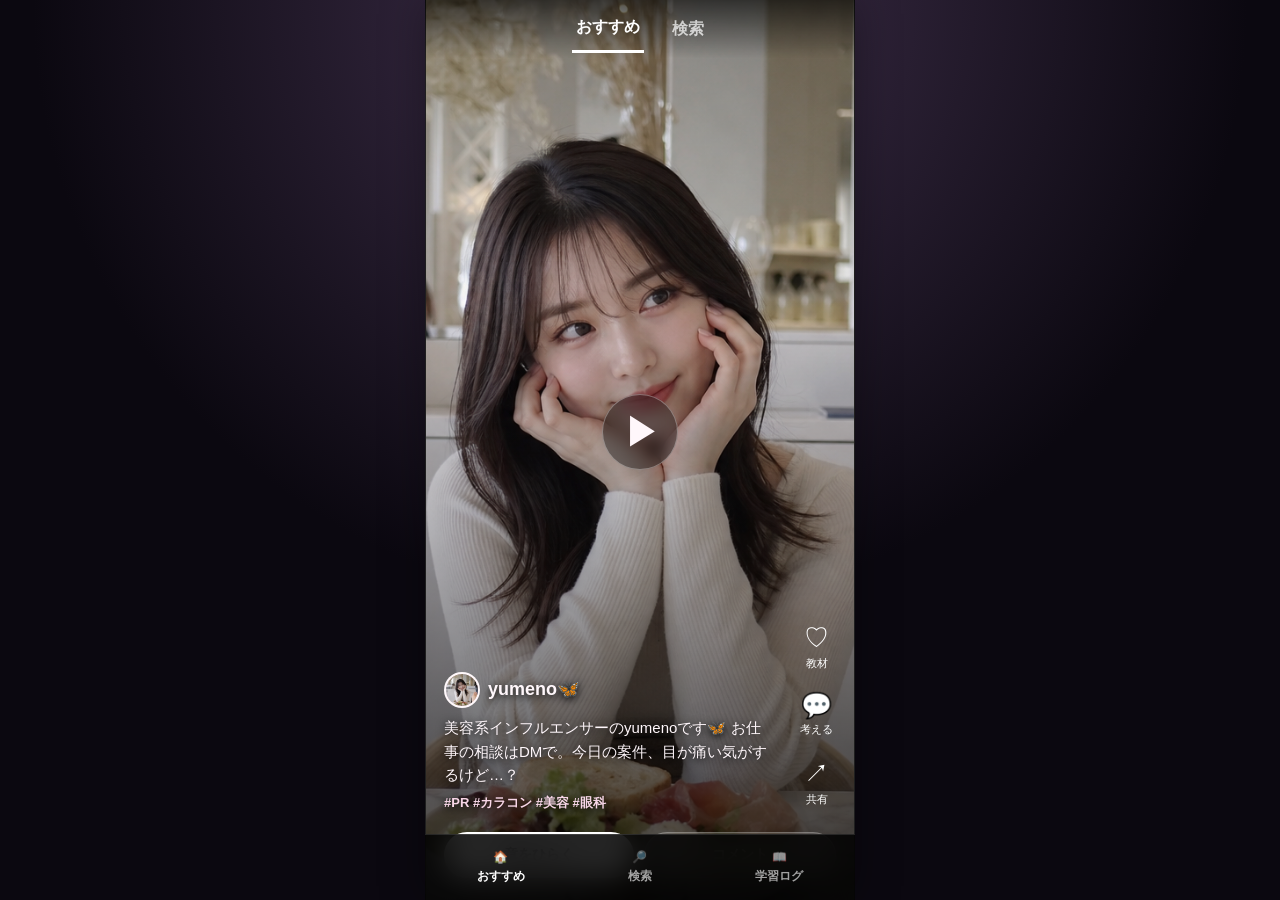
==== index.html @ 8146629d "Add files via upload" ====
<!doctype html>
<html lang="ja">
<head>
<meta charset="utf-8"><meta name="viewport" content="width=device-width,initial-scale=1,viewport-fit=cover">
<title>人生で詰まない Health Feed Prototype</title>
<style>
:root{--bg:#0d0b12;--text:#fff7fb;--pink:#ff83b7;--rose:#ffd5e7;--line:rgba(255,255,255,.14)}
*{box-sizing:border-box} body{margin:0;background:#0d0b12;color:var(--text);font-family:-apple-system,BlinkMacSystemFont,"Hiragino Sans","Yu Gothic",Meiryo,sans-serif}.app{max-width:430px;margin:0 auto;min-height:100svh;background:#000;position:relative;overflow:hidden;box-shadow:0 0 40px rgba(0,0,0,.35)}
.topbar{position:fixed;top:0;left:50%;transform:translateX(-50%);z-index:20;width:min(430px,100%);height:58px;display:flex;align-items:center;justify-content:center;gap:24px;background:linear-gradient(to bottom,rgba(0,0,0,.62),rgba(0,0,0,0));font-weight:700;text-shadow:0 1px 8px #000}.topbar button{appearance:none;border:0;background:none;color:rgba(255,255,255,.72);font:inherit;padding:12px 4px;cursor:pointer}.topbar button.active{color:#fff;border-bottom:3px solid #fff}
.feed,.search{height:100svh;overflow-y:auto;scroll-snap-type:y mandatory;scrollbar-width:none;background:#000}.feed::-webkit-scrollbar,.search::-webkit-scrollbar{display:none}.card{height:100svh;position:relative;scroll-snap-align:start;overflow:hidden;background:#141017}.visual{position:absolute;inset:0;display:flex;align-items:center;justify-content:center;background:radial-gradient(circle at 30% 20%,rgba(255,131,183,.36),transparent 38%),linear-gradient(145deg,#201527,#08070b 66%)}.visual::after{content:"";position:absolute;inset:0;background:linear-gradient(to bottom,rgba(0,0,0,.15),transparent 35%,rgba(0,0,0,.72))}.thumb-img{width:100%;height:100%;object-fit:cover;filter:saturate(1.08) contrast(.98);animation:kenburns 2s ease-in-out infinite alternate}@keyframes kenburns{from{transform:scale(1.02)}to{transform:scale(1.08) translateY(-1%)}}
.fake-scene{position:absolute;inset:0;display:grid;place-items:center;padding:34px;text-align:center}.scene-inner{width:78%;aspect-ratio:9/14;border-radius:30px;border:1px solid rgba(255,255,255,.18);background:linear-gradient(160deg,rgba(255,255,255,.17),rgba(255,255,255,.04));display:flex;flex-direction:column;justify-content:center;align-items:center;gap:16px;box-shadow:0 28px 80px rgba(0,0,0,.45);backdrop-filter:blur(3px)}.emoji{font-size:64px;filter:drop-shadow(0 6px 18px rgba(0,0,0,.35))}.play{position:absolute;left:50%;top:48%;transform:translate(-50%,-50%);z-index:3;width:76px;height:76px;border-radius:50%;display:grid;place-items:center;background:rgba(0,0,0,.36);border:1px solid rgba(255,255,255,.32);font-size:38px;text-indent:5px;backdrop-filter:blur(8px)}
.caption{position:absolute;z-index:4;left:18px;right:86px;bottom:88px;text-shadow:0 2px 10px #000}.account{font-weight:800;font-size:18px;margin-bottom:8px}.avatar{width:36px;height:36px;border-radius:50%;object-fit:cover;border:2px solid rgba(255,255,255,.85);background:#ffd5e7;vertical-align:middle;margin-right:8px}.desc{font-size:15px;line-height:1.55;margin:0 0 8px}.tags{font-size:13px;color:#f7d6e7;font-weight:700}.side{position:absolute;z-index:5;right:15px;bottom:92px;display:flex;flex-direction:column;gap:18px;align-items:center;text-shadow:0 2px 10px #000}.side button{appearance:none;border:0;background:none;color:#fff;font-size:25px;display:flex;flex-direction:column;align-items:center;gap:2px;cursor:pointer}.side small{font-size:11px;color:#fff}.cta{position:absolute;z-index:6;left:18px;right:18px;bottom:22px;display:flex;gap:10px}.cta button{flex:1;border:0;border-radius:999px;padding:13px 14px;font-weight:800;font-size:14px;cursor:pointer}.primary{background:#fff;color:#141018}.secondary{background:rgba(255,255,255,.16);color:#fff;border:1px solid rgba(255,255,255,.2)!important;backdrop-filter:blur(8px)}
.search{display:none;padding:72px 14px 92px;background:linear-gradient(180deg,#0c0a10,#17101c)}.search.active{display:block}.feed.hidden{display:none}.searchbox{position:sticky;top:62px;z-index:10;background:rgba(23,16,28,.82);backdrop-filter:blur(12px);padding:8px 0 12px}.searchbox input{width:100%;border:1px solid rgba(255,255,255,.16);border-radius:14px;background:rgba(255,255,255,.1);color:#fff;padding:13px 15px;font-size:16px;outline:none}.chips{display:flex;gap:8px;overflow-x:auto;padding:10px 0 4px;scrollbar-width:none}.chip{white-space:nowrap;border:1px solid rgba(255,255,255,.14);background:rgba(255,255,255,.1);color:#fff;border-radius:999px;padding:8px 12px;font-size:13px;font-weight:700}.grid{display:grid;grid-template-columns:repeat(2,1fr);gap:10px;margin-top:12px}.tile{position:relative;min-height:245px;border-radius:18px;overflow:hidden;background:#21172a;border:1px solid rgba(255,255,255,.1);cursor:pointer;padding:0}.tile .visual{position:absolute;inset:0}.tile .fake-scene{padding:18px}.tile .scene-inner{width:90%;border-radius:22px}.tile .emoji{font-size:42px}.tile .thumb-img{animation:none}.tile::after{content:"";position:absolute;inset:0;background:linear-gradient(to bottom,rgba(0,0,0,.05),rgba(0,0,0,.7))}.tile-info{position:absolute;z-index:3;left:10px;right:10px;bottom:10px;text-shadow:0 2px 8px #000;color:#fff;text-align:left}.tile-title{font-weight:900;font-size:14px;line-height:1.35}.tile-meta{font-size:12px;color:#f3d7e7;margin-top:4px}.tile-play{position:absolute;z-index:4;top:10px;left:10px;background:rgba(0,0,0,.42);border-radius:999px;padding:5px 9px;font-weight:900;color:#fff}.bottomnav{position:fixed;left:50%;bottom:0;transform:translateX(-50%);z-index:30;width:min(430px,100%);height:66px;background:rgba(0,0,0,.86);backdrop-filter:blur(14px);display:flex;justify-content:space-around;align-items:center;border-top:1px solid rgba(255,255,255,.12)}.bottomnav button{appearance:none;border:0;background:none;color:rgba(255,255,255,.62);font-weight:800;font-size:12px;display:flex;flex-direction:column;gap:4px;align-items:center;cursor:pointer}.bottomnav button.active{color:#fff}.modal{position:fixed;z-index:40;inset:0;background:rgba(0,0,0,.55);display:none;align-items:end;justify-content:center}.modal.show{display:flex}.sheet{width:min(430px,100%);max-height:78svh;background:#fff7fb;color:#241724;border-radius:24px 24px 0 0;padding:20px;overflow:auto;box-shadow:0 -20px 60px rgba(0,0,0,.4)}.sheet h2{margin:0 0 8px;font-size:20px}.sheet p{line-height:1.7;margin:9px 0;color:#4b3a4c}.sheet button{width:100%;border:0;border-radius:999px;background:#251627;color:white;padding:13px;font-weight:900;margin-top:10px}.notice{margin:14px 0;padding:12px;border-radius:16px;background:#fff0f7;border:1px solid #ffd1e5;font-size:13px;line-height:1.65;color:#5b4055}@media (min-width:431px){body{background:radial-gradient(circle at top,#40304c,#0b0810 55%)}.app{border-left:1px solid rgba(255,255,255,.12);border-right:1px solid rgba(255,255,255,.12)}}
</style></head><body><div class="app"><div class="topbar"><button class="tabTop active" data-tab="feed">おすすめ</button><button class="tabTop" data-tab="search">検索</button></div><main class="feed" id="feed"></main><section class="search" id="search"><div class="searchbox"><input id="searchInput" placeholder="検索：美容、眠気、筋トレ、薬…" aria-label="検索"><div class="chips"><button class="chip" data-q="美容">美容</button><button class="chip" data-q="眠気">眠気</button><button class="chip" data-q="筋トレ">筋トレ</button><button class="chip" data-q="薬">薬</button><button class="chip" data-q="食事">食事</button></div></div><div class="notice">検索結果もぜんぶ教材。SNSっぽく見せながら、タップすると「どうしてそうした？」を考えるケースに入るプロトタイプやで。</div><div class="grid" id="grid"></div></section><nav class="bottomnav"><button class="nav active" data-tab="feed"><span>🏠</span>おすすめ</button><button class="nav" data-tab="search"><span>🔎</span>検索</button><button class="nav" data-tab="saved"><span>📖</span>学習ログ</button></nav></div><div class="modal" id="modal"><div class="sheet"><h2 id="modalTitle"></h2><p id="modalBody"></p><div class="notice" id="modalNote"></div><button id="closeModal">閉じる</button></div></div>
<script>
const IMG = "yumeno.png";
const lessons = [
  {id:'yumeno', name:'yumeno🦋', theme:'激安カラコンで詰まない', tags:'#PR #カラコン #美容 #眼科', desc:'美容系インフルエンサーのyumenoです🦋 お仕事の相談はDMで。今日の案件、目が痛い気がするけど…？', img:IMG, emoji:'🦋', search:'美容 カラコン 眼科 PR', detail:'夢乃は26歳、アパレル販売員。PR案件で届いたカラコンを装用したあと、目の違和感が出る。コメント欄には「眼科いこ」「あと1日案件頑張ろ」「抗菌目薬つかお」などが並ぶ。ユーザーは、夢乃がなぜ受診を後回しにしたのかを考える。', note:'医学ポイント：コンタクトによる角膜上皮障害、感染性角膜炎、角膜潰瘍。痛み・充血・羞明があれば装用中止と眼科受診。'},
  {id:'caffeine', name:'ren_study', theme:'カフェイン錠剤を飲みすぎたら', tags:'#勉強垢 #夜勤 #眠気 #カフェイン', desc:'眠気飛ばしたいだけだった。1錠なら平気、じゃあ2錠ならもっと効く？', emoji:'💊', search:'薬 眠気 勉強 カフェイン', detail:'資格試験前の蓮。エナドリより安くて効くと思い、カフェイン錠剤を追加していく。動悸、手の震え、不眠、吐き気が出ても「試験前だから」と止められない。', note:'医学ポイント：カフェイン過量による中枢神経刺激、頻脈、振戦、悪心、不眠。不安やパニック様症状と見分けにくいことも。'},
  {id:'protein', name:'gym_haru', theme:'プロテインだけ飲んでいたら', tags:'#筋トレ #減量 #プロテイン #食事', desc:'食事考えるのめんどいし、プロテインなら太らないっしょ。', emoji:'💪', search:'筋トレ 食事 プロテイン 減量', detail:'会社員Haru。減量のために食事を極端に削り、プロテイン中心生活へ。体重は落ちたが、倦怠感、便秘、肌荒れ、集中力低下が続く。', note:'医学ポイント：特定食品への偏り、エネルギー不足、食物繊維・ビタミン・ミネラル不足。プロテイン自体ではなく、極端な食生活が問題。'},
  {id:'botox', name:'mii_beauty', theme:'ボトックスを受けたら', tags:'#美容医療 #小顔 #自由診療', desc:'初回9800円ならアリでは？ 口コミも悪くないし。', emoji:'💉', search:'美容 ボトックス 自由診療', detail:'美容医療レポを投稿するmii。SNS広告から格安クリニックへ。説明は短く、リスクよりビフォーアフターに意識が向く。術後、表情の違和感や左右差に悩む。', note:'医学ポイント：自由診療の意思決定、適応、説明同意、術者選び、合併症。美容医療は「安い・早い」だけで選ばない。'},
  {id:'antibiotic', name:'hina_days', theme:'抗菌薬を途中でやめたら', tags:'#耳鼻科 #副鼻腔炎 #抗菌薬 #薬', desc:'もう鼻も痛くないし、薬大きいし、飲まなくてよくない？', emoji:'🤧', search:'薬 副鼻腔炎 抗菌薬 風邪', detail:'陽菜は風邪のあと頬の痛みと膿性鼻汁で耳鼻科へ。急性副鼻腔炎として抗菌薬を処方される。2日で楽になり自己判断で中止したが、その後ぶり返す。', note:'医学ポイント：抗菌薬は疾患・薬剤ごとに使い方が異なる。自己判断で中止・延長せず、処方意図と再受診の目安を確認する。'},
  {id:'coffee', name:'yu_da_truck', theme:'缶コーヒーを毎日飲んだら', tags:'#ドライバー #夜勤 #缶コーヒー', desc:'運転中の眠気対策。甘い缶コーヒーが相棒。', emoji:'☕', search:'眠気 缶コーヒー 糖尿病 ドライバー', detail:'雄大34歳、配送ドライバー。眠気対策に甘い缶コーヒーを毎日何本も飲む。疲れやすさ、喉の渇き、体重変化に気づくが放置。', note:'医学ポイント：糖分を含む飲料の習慣化、体重増加、糖代謝異常。眠気の背景に睡眠不足や睡眠時無呼吸が隠れることも。'}
];
const feed=document.getElementById('feed'), grid=document.getElementById('grid');
function visual(item){ if(item.img) return `<img class="thumb-img" src="${item.img}" alt="${item.name}のサムネイル">`; return `<div class="fake-scene"><div class="scene-inner"><div class="emoji">${item.emoji}</div><strong>${item.theme}</strong><span style="color:#f4d9e8;font-size:12px">2秒ループ動画予定</span></div></div>`; }
function renderFeed(list=lessons){ feed.innerHTML=list.map(item=>`<article class="card" data-id="${item.id}"><div class="visual">${visual(item)}</div><div class="play">▶</div><div class="side"><button type="button">♡<small>教材</small></button><button type="button">💬<small>考える</small></button><button type="button">↗<small>共有</small></button></div><section class="caption"><div class="account">${item.img?`<img class="avatar" src="${item.img}">`:''}${item.name}</div><p class="desc">${item.desc}</p><div class="tags">${item.tags}</div></section><div class="cta"><button class="primary open" data-id="${item.id}">章をひらく</button><button class="secondary">コメント</button></div></article>`).join(''); document.querySelectorAll('.open').forEach(b=>b.addEventListener('click',()=>openLesson(b.dataset.id))); }
function renderGrid(q=''){ const kw=q.trim(); const list=kw?lessons.filter(x=>(x.search+x.theme+x.tags+x.name).includes(kw)):lessons; grid.innerHTML=list.map(item=>`<button class="tile" type="button" data-id="${item.id}"><div class="visual">${visual(item)}</div><div class="tile-play">▶ 2秒</div><div class="tile-info"><div class="tile-title">${item.theme}</div><div class="tile-meta">${item.name}　${item.tags}</div></div></button>`).join(''); document.querySelectorAll('.tile').forEach(t=>t.addEventListener('click',()=>openLesson(t.dataset.id))); }
function openLesson(id){
  if(id === 'yumeno'){
    window.location.href = 'yumeno_story1.html';
    return;
  }
  const item=lessons.find(x=>x.id===id);
  document.getElementById('modalTitle').textContent=item.theme;
  document.getElementById('modalBody').textContent=item.detail;
  document.getElementById('modalNote').textContent=item.note;
  document.getElementById('modal').classList.add('show');
}
document.getElementById('closeModal').addEventListener('click',()=>document.getElementById('modal').classList.remove('show'));document.getElementById('modal').addEventListener('click',e=>{if(e.target.id==='modal')e.currentTarget.classList.remove('show')});
function switchTab(tab){document.getElementById('feed').classList.toggle('hidden',tab!=='feed');document.getElementById('search').classList.toggle('active',tab==='search');document.querySelectorAll('.nav,.tabTop').forEach(b=>b.classList.toggle('active',b.dataset.tab===tab));}
document.querySelectorAll('.nav,.tabTop').forEach(b=>b.addEventListener('click',()=>{ if(b.dataset.tab==='saved') return openLesson('yumeno'); switchTab(b.dataset.tab); }));document.getElementById('searchInput').addEventListener('input',e=>renderGrid(e.target.value));document.querySelectorAll('.chip').forEach(c=>c.addEventListener('click',()=>{document.getElementById('searchInput').value=c.dataset.q;renderGrid(c.dataset.q);}));
renderFeed(); renderGrid();
</script></body></html>
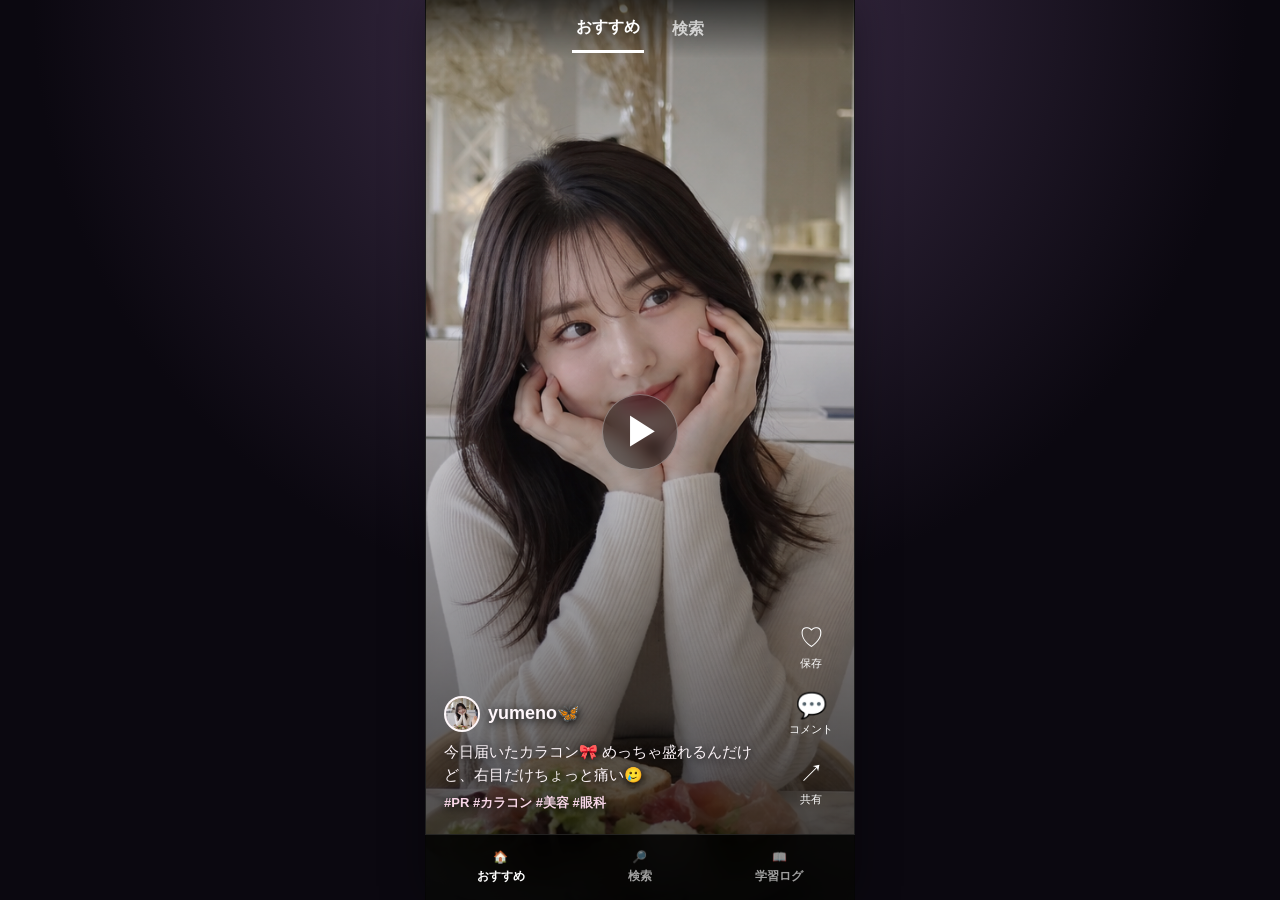
==== commit ae0316d0: "Add files via upload" ====
--- a/index.html
+++ b/index.html
@@ -8,14 +8,14 @@
 *{box-sizing:border-box} body{margin:0;background:#0d0b12;color:var(--text);font-family:-apple-system,BlinkMacSystemFont,"Hiragino Sans","Yu Gothic",Meiryo,sans-serif}.app{max-width:430px;margin:0 auto;min-height:100svh;background:#000;position:relative;overflow:hidden;box-shadow:0 0 40px rgba(0,0,0,.35)}
 .topbar{position:fixed;top:0;left:50%;transform:translateX(-50%);z-index:20;width:min(430px,100%);height:58px;display:flex;align-items:center;justify-content:center;gap:24px;background:linear-gradient(to bottom,rgba(0,0,0,.62),rgba(0,0,0,0));font-weight:700;text-shadow:0 1px 8px #000}.topbar button{appearance:none;border:0;background:none;color:rgba(255,255,255,.72);font:inherit;padding:12px 4px;cursor:pointer}.topbar button.active{color:#fff;border-bottom:3px solid #fff}
 .feed,.search{height:100svh;overflow-y:auto;scroll-snap-type:y mandatory;scrollbar-width:none;background:#000}.feed::-webkit-scrollbar,.search::-webkit-scrollbar{display:none}.card{height:100svh;position:relative;scroll-snap-align:start;overflow:hidden;background:#141017}.visual{position:absolute;inset:0;display:flex;align-items:center;justify-content:center;background:radial-gradient(circle at 30% 20%,rgba(255,131,183,.36),transparent 38%),linear-gradient(145deg,#201527,#08070b 66%)}.visual::after{content:"";position:absolute;inset:0;background:linear-gradient(to bottom,rgba(0,0,0,.15),transparent 35%,rgba(0,0,0,.72))}.thumb-img{width:100%;height:100%;object-fit:cover;filter:saturate(1.08) contrast(.98);animation:kenburns 2s ease-in-out infinite alternate}@keyframes kenburns{from{transform:scale(1.02)}to{transform:scale(1.08) translateY(-1%)}}
-.fake-scene{position:absolute;inset:0;display:grid;place-items:center;padding:34px;text-align:center}.scene-inner{width:78%;aspect-ratio:9/14;border-radius:30px;border:1px solid rgba(255,255,255,.18);background:linear-gradient(160deg,rgba(255,255,255,.17),rgba(255,255,255,.04));display:flex;flex-direction:column;justify-content:center;align-items:center;gap:16px;box-shadow:0 28px 80px rgba(0,0,0,.45);backdrop-filter:blur(3px)}.emoji{font-size:64px;filter:drop-shadow(0 6px 18px rgba(0,0,0,.35))}.play{position:absolute;left:50%;top:48%;transform:translate(-50%,-50%);z-index:3;width:76px;height:76px;border-radius:50%;display:grid;place-items:center;background:rgba(0,0,0,.36);border:1px solid rgba(255,255,255,.32);font-size:38px;text-indent:5px;backdrop-filter:blur(8px)}
+.fake-scene{position:absolute;inset:0;display:grid;place-items:center;padding:34px;text-align:center}.scene-inner{width:78%;aspect-ratio:9/14;border-radius:30px;border:1px solid rgba(255,255,255,.18);background:linear-gradient(160deg,rgba(255,255,255,.17),rgba(255,255,255,.04));display:flex;flex-direction:column;justify-content:center;align-items:center;gap:16px;box-shadow:0 28px 80px rgba(0,0,0,.45);backdrop-filter:blur(3px)}.emoji{font-size:64px;filter:drop-shadow(0 6px 18px rgba(0,0,0,.35))}.play{appearance:none;color:#fff;cursor:pointer;position:absolute;left:50%;top:48%;transform:translate(-50%,-50%);z-index:3;width:76px;height:76px;border-radius:50%;display:grid;place-items:center;background:rgba(0,0,0,.36);border:1px solid rgba(255,255,255,.32);font-size:38px;text-indent:5px;backdrop-filter:blur(8px)}
 .caption{position:absolute;z-index:4;left:18px;right:86px;bottom:88px;text-shadow:0 2px 10px #000}.account{font-weight:800;font-size:18px;margin-bottom:8px}.avatar{width:36px;height:36px;border-radius:50%;object-fit:cover;border:2px solid rgba(255,255,255,.85);background:#ffd5e7;vertical-align:middle;margin-right:8px}.desc{font-size:15px;line-height:1.55;margin:0 0 8px}.tags{font-size:13px;color:#f7d6e7;font-weight:700}.side{position:absolute;z-index:5;right:15px;bottom:92px;display:flex;flex-direction:column;gap:18px;align-items:center;text-shadow:0 2px 10px #000}.side button{appearance:none;border:0;background:none;color:#fff;font-size:25px;display:flex;flex-direction:column;align-items:center;gap:2px;cursor:pointer}.side small{font-size:11px;color:#fff}.cta{position:absolute;z-index:6;left:18px;right:18px;bottom:22px;display:flex;gap:10px}.cta button{flex:1;border:0;border-radius:999px;padding:13px 14px;font-weight:800;font-size:14px;cursor:pointer}.primary{background:#fff;color:#141018}.secondary{background:rgba(255,255,255,.16);color:#fff;border:1px solid rgba(255,255,255,.2)!important;backdrop-filter:blur(8px)}
 .search{display:none;padding:72px 14px 92px;background:linear-gradient(180deg,#0c0a10,#17101c)}.search.active{display:block}.feed.hidden{display:none}.searchbox{position:sticky;top:62px;z-index:10;background:rgba(23,16,28,.82);backdrop-filter:blur(12px);padding:8px 0 12px}.searchbox input{width:100%;border:1px solid rgba(255,255,255,.16);border-radius:14px;background:rgba(255,255,255,.1);color:#fff;padding:13px 15px;font-size:16px;outline:none}.chips{display:flex;gap:8px;overflow-x:auto;padding:10px 0 4px;scrollbar-width:none}.chip{white-space:nowrap;border:1px solid rgba(255,255,255,.14);background:rgba(255,255,255,.1);color:#fff;border-radius:999px;padding:8px 12px;font-size:13px;font-weight:700}.grid{display:grid;grid-template-columns:repeat(2,1fr);gap:10px;margin-top:12px}.tile{position:relative;min-height:245px;border-radius:18px;overflow:hidden;background:#21172a;border:1px solid rgba(255,255,255,.1);cursor:pointer;padding:0}.tile .visual{position:absolute;inset:0}.tile .fake-scene{padding:18px}.tile .scene-inner{width:90%;border-radius:22px}.tile .emoji{font-size:42px}.tile .thumb-img{animation:none}.tile::after{content:"";position:absolute;inset:0;background:linear-gradient(to bottom,rgba(0,0,0,.05),rgba(0,0,0,.7))}.tile-info{position:absolute;z-index:3;left:10px;right:10px;bottom:10px;text-shadow:0 2px 8px #000;color:#fff;text-align:left}.tile-title{font-weight:900;font-size:14px;line-height:1.35}.tile-meta{font-size:12px;color:#f3d7e7;margin-top:4px}.tile-play{position:absolute;z-index:4;top:10px;left:10px;background:rgba(0,0,0,.42);border-radius:999px;padding:5px 9px;font-weight:900;color:#fff}.bottomnav{position:fixed;left:50%;bottom:0;transform:translateX(-50%);z-index:30;width:min(430px,100%);height:66px;background:rgba(0,0,0,.86);backdrop-filter:blur(14px);display:flex;justify-content:space-around;align-items:center;border-top:1px solid rgba(255,255,255,.12)}.bottomnav button{appearance:none;border:0;background:none;color:rgba(255,255,255,.62);font-weight:800;font-size:12px;display:flex;flex-direction:column;gap:4px;align-items:center;cursor:pointer}.bottomnav button.active{color:#fff}.modal{position:fixed;z-index:40;inset:0;background:rgba(0,0,0,.55);display:none;align-items:end;justify-content:center}.modal.show{display:flex}.sheet{width:min(430px,100%);max-height:78svh;background:#fff7fb;color:#241724;border-radius:24px 24px 0 0;padding:20px;overflow:auto;box-shadow:0 -20px 60px rgba(0,0,0,.4)}.sheet h2{margin:0 0 8px;font-size:20px}.sheet p{line-height:1.7;margin:9px 0;color:#4b3a4c}.sheet button{width:100%;border:0;border-radius:999px;background:#251627;color:white;padding:13px;font-weight:900;margin-top:10px}.notice{margin:14px 0;padding:12px;border-radius:16px;background:#fff0f7;border:1px solid #ffd1e5;font-size:13px;line-height:1.65;color:#5b4055}@media (min-width:431px){body{background:radial-gradient(circle at top,#40304c,#0b0810 55%)}.app{border-left:1px solid rgba(255,255,255,.12);border-right:1px solid rgba(255,255,255,.12)}}
 </style></head><body><div class="app"><div class="topbar"><button class="tabTop active" data-tab="feed">おすすめ</button><button class="tabTop" data-tab="search">検索</button></div><main class="feed" id="feed"></main><section class="search" id="search"><div class="searchbox"><input id="searchInput" placeholder="検索：美容、眠気、筋トレ、薬…" aria-label="検索"><div class="chips"><button class="chip" data-q="美容">美容</button><button class="chip" data-q="眠気">眠気</button><button class="chip" data-q="筋トレ">筋トレ</button><button class="chip" data-q="薬">薬</button><button class="chip" data-q="食事">食事</button></div></div><div class="notice">検索結果もぜんぶ教材。SNSっぽく見せながら、タップすると「どうしてそうした？」を考えるケースに入るプロトタイプやで。</div><div class="grid" id="grid"></div></section><nav class="bottomnav"><button class="nav active" data-tab="feed"><span>🏠</span>おすすめ</button><button class="nav" data-tab="search"><span>🔎</span>検索</button><button class="nav" data-tab="saved"><span>📖</span>学習ログ</button></nav></div><div class="modal" id="modal"><div class="sheet"><h2 id="modalTitle"></h2><p id="modalBody"></p><div class="notice" id="modalNote"></div><button id="closeModal">閉じる</button></div></div>
 <script>
 const IMG = "yumeno.png";
 const lessons = [
-  {id:'yumeno', name:'yumeno🦋', theme:'激安カラコンで詰まない', tags:'#PR #カラコン #美容 #眼科', desc:'美容系インフルエンサーのyumenoです🦋 お仕事の相談はDMで。今日の案件、目が痛い気がするけど…？', img:IMG, emoji:'🦋', search:'美容 カラコン 眼科 PR', detail:'夢乃は26歳、アパレル販売員。PR案件で届いたカラコンを装用したあと、目の違和感が出る。コメント欄には「眼科いこ」「あと1日案件頑張ろ」「抗菌目薬つかお」などが並ぶ。ユーザーは、夢乃がなぜ受診を後回しにしたのかを考える。', note:'医学ポイント：コンタクトによる角膜上皮障害、感染性角膜炎、角膜潰瘍。痛み・充血・羞明があれば装用中止と眼科受診。'},
+  {id:'yumeno', name:'yumeno🦋', theme:'激安カラコンで詰まない', tags:'#PR #カラコン #美容 #眼科', desc:'今日届いたカラコン🎀 めっちゃ盛れるんだけど、右目だけちょっと痛い🥲', img:IMG, emoji:'🦋', search:'美容 カラコン 眼科 PR', detail:'夢乃は26歳、アパレル販売員。PR案件で届いたカラコンを装用したあと、目の違和感が出る。コメント欄には「眼科いこ」「あと1日案件頑張ろ」「抗菌目薬つかお」などが並ぶ。ユーザーは、夢乃がなぜ受診を後回しにしたのかを考える。', note:'医学ポイント：コンタクトによる角膜上皮障害、感染性角膜炎、角膜潰瘍。痛み・充血・羞明があれば装用中止と眼科受診。'},
   {id:'caffeine', name:'ren_study', theme:'カフェイン錠剤を飲みすぎたら', tags:'#勉強垢 #夜勤 #眠気 #カフェイン', desc:'眠気飛ばしたいだけだった。1錠なら平気、じゃあ2錠ならもっと効く？', emoji:'💊', search:'薬 眠気 勉強 カフェイン', detail:'資格試験前の蓮。エナドリより安くて効くと思い、カフェイン錠剤を追加していく。動悸、手の震え、不眠、吐き気が出ても「試験前だから」と止められない。', note:'医学ポイント：カフェイン過量による中枢神経刺激、頻脈、振戦、悪心、不眠。不安やパニック様症状と見分けにくいことも。'},
   {id:'protein', name:'gym_haru', theme:'プロテインだけ飲んでいたら', tags:'#筋トレ #減量 #プロテイン #食事', desc:'食事考えるのめんどいし、プロテインなら太らないっしょ。', emoji:'💪', search:'筋トレ 食事 プロテイン 減量', detail:'会社員Haru。減量のために食事を極端に削り、プロテイン中心生活へ。体重は落ちたが、倦怠感、便秘、肌荒れ、集中力低下が続く。', note:'医学ポイント：特定食品への偏り、エネルギー不足、食物繊維・ビタミン・ミネラル不足。プロテイン自体ではなく、極端な食生活が問題。'},
   {id:'botox', name:'mii_beauty', theme:'ボトックスを受けたら', tags:'#美容医療 #小顔 #自由診療', desc:'初回9800円ならアリでは？ 口コミも悪くないし。', emoji:'💉', search:'美容 ボトックス 自由診療', detail:'美容医療レポを投稿するmii。SNS広告から格安クリニックへ。説明は短く、リスクよりビフォーアフターに意識が向く。術後、表情の違和感や左右差に悩む。', note:'医学ポイント：自由診療の意思決定、適応、説明同意、術者選び、合併症。美容医療は「安い・早い」だけで選ばない。'},
@@ -24,7 +24,26 @@
 ];
 const feed=document.getElementById('feed'), grid=document.getElementById('grid');
 function visual(item){ if(item.img) return `<img class="thumb-img" src="${item.img}" alt="${item.name}のサムネイル">`; return `<div class="fake-scene"><div class="scene-inner"><div class="emoji">${item.emoji}</div><strong>${item.theme}</strong><span style="color:#f4d9e8;font-size:12px">2秒ループ動画予定</span></div></div>`; }
-function renderFeed(list=lessons){ feed.innerHTML=list.map(item=>`<article class="card" data-id="${item.id}"><div class="visual">${visual(item)}</div><div class="play">▶</div><div class="side"><button type="button">♡<small>教材</small></button><button type="button">💬<small>考える</small></button><button type="button">↗<small>共有</small></button></div><section class="caption"><div class="account">${item.img?`<img class="avatar" src="${item.img}">`:''}${item.name}</div><p class="desc">${item.desc}</p><div class="tags">${item.tags}</div></section><div class="cta"><button class="primary open" data-id="${item.id}">章をひらく</button><button class="secondary">コメント</button></div></article>`).join(''); document.querySelectorAll('.open').forEach(b=>b.addEventListener('click',()=>openLesson(b.dataset.id))); }
+function renderFeed(list=lessons){
+  feed.innerHTML=list.map(item=>`<article class="card" data-id="${item.id}">
+    <div class="visual">${visual(item)}</div>
+    <button class="play" type="button" data-action="open" data-id="${item.id}" aria-label="${item.theme}を再生">▶</button>
+    <div class="side">
+      <button type="button" data-action="save" data-id="${item.id}">♡<small>保存</small></button>
+      <button type="button" data-action="comment" data-id="${item.id}">💬<small>コメント</small></button>
+      <button type="button" data-action="share" data-id="${item.id}">↗<small>共有</small></button>
+    </div>
+    <section class="caption">
+      <div class="account">${item.img?`<img class="avatar" src="${item.img}">`:''}${item.name}</div>
+      <p class="desc">${item.desc}</p>
+      <div class="tags">${item.tags}</div>
+    </section>
+  </article>`).join('');
+  document.querySelectorAll('[data-action="open"]').forEach(b=>b.addEventListener('click',()=>openLesson(b.dataset.id)));
+  document.querySelectorAll('[data-action="comment"]').forEach(b=>b.addEventListener('click',()=>openComments(b.dataset.id)));
+  document.querySelectorAll('[data-action="save"]').forEach(b=>b.addEventListener('click',()=>toast('学習ログに保存しました')));
+  document.querySelectorAll('[data-action="share"]').forEach(b=>b.addEventListener('click',()=>toast('共有リンクをコピーする想定です')));
+}
 function renderGrid(q=''){ const kw=q.trim(); const list=kw?lessons.filter(x=>(x.search+x.theme+x.tags+x.name).includes(kw)):lessons; grid.innerHTML=list.map(item=>`<button class="tile" type="button" data-id="${item.id}"><div class="visual">${visual(item)}</div><div class="tile-play">▶ 2秒</div><div class="tile-info"><div class="tile-title">${item.theme}</div><div class="tile-meta">${item.name}　${item.tags}</div></div></button>`).join(''); document.querySelectorAll('.tile').forEach(t=>t.addEventListener('click',()=>openLesson(t.dataset.id))); }
 function openLesson(id){
   if(id === 'yumeno'){
@@ -37,6 +56,22 @@
   document.getElementById('modalNote').textContent=item.note;
   document.getElementById('modal').classList.add('show');
 }
+
+function openComments(id){
+  const item = lessons.find(x=>x.id===id);
+  document.getElementById('modalTitle').textContent = 'コメント';
+  document.getElementById('modalBody').innerHTML = item.id === 'yumeno'
+    ? 'ri_07：カラコンかわいいけど目痛いなら外して😭<br><br>moka__luv：PR案件って断りづらいの分かる…<br><br>aya._15：眼科いこ、ほんまに目は替えがきかん<br><br>student_med：痛み・充血・まぶしさは受診サインかも'
+    : 'この章の学習者コメントがここに入る想定です。';
+  document.getElementById('modalNote').textContent = '最終的には、学習した人の感想や「自分ならこうする」がコメントとして蓄積される想定。';
+  document.getElementById('modal').classList.add('show');
+}
+function toast(message){
+  document.getElementById('modalTitle').textContent = 'MoshiMo';
+  document.getElementById('modalBody').textContent = message;
+  document.getElementById('modalNote').textContent = 'プロトタイプのため、実際の保存・共有機能はまだ未実装です。';
+  document.getElementById('modal').classList.add('show');
+}
 document.getElementById('closeModal').addEventListener('click',()=>document.getElementById('modal').classList.remove('show'));document.getElementById('modal').addEventListener('click',e=>{if(e.target.id==='modal')e.currentTarget.classList.remove('show')});
 function switchTab(tab){document.getElementById('feed').classList.toggle('hidden',tab!=='feed');document.getElementById('search').classList.toggle('active',tab==='search');document.querySelectorAll('.nav,.tabTop').forEach(b=>b.classList.toggle('active',b.dataset.tab===tab));}
 document.querySelectorAll('.nav,.tabTop').forEach(b=>b.addEventListener('click',()=>{ if(b.dataset.tab==='saved') return openLesson('yumeno'); switchTab(b.dataset.tab); }));document.getElementById('searchInput').addEventListener('input',e=>renderGrid(e.target.value));document.querySelectorAll('.chip').forEach(c=>c.addEventListener('click',()=>{document.getElementById('searchInput').value=c.dataset.q;renderGrid(c.dataset.q);}));
